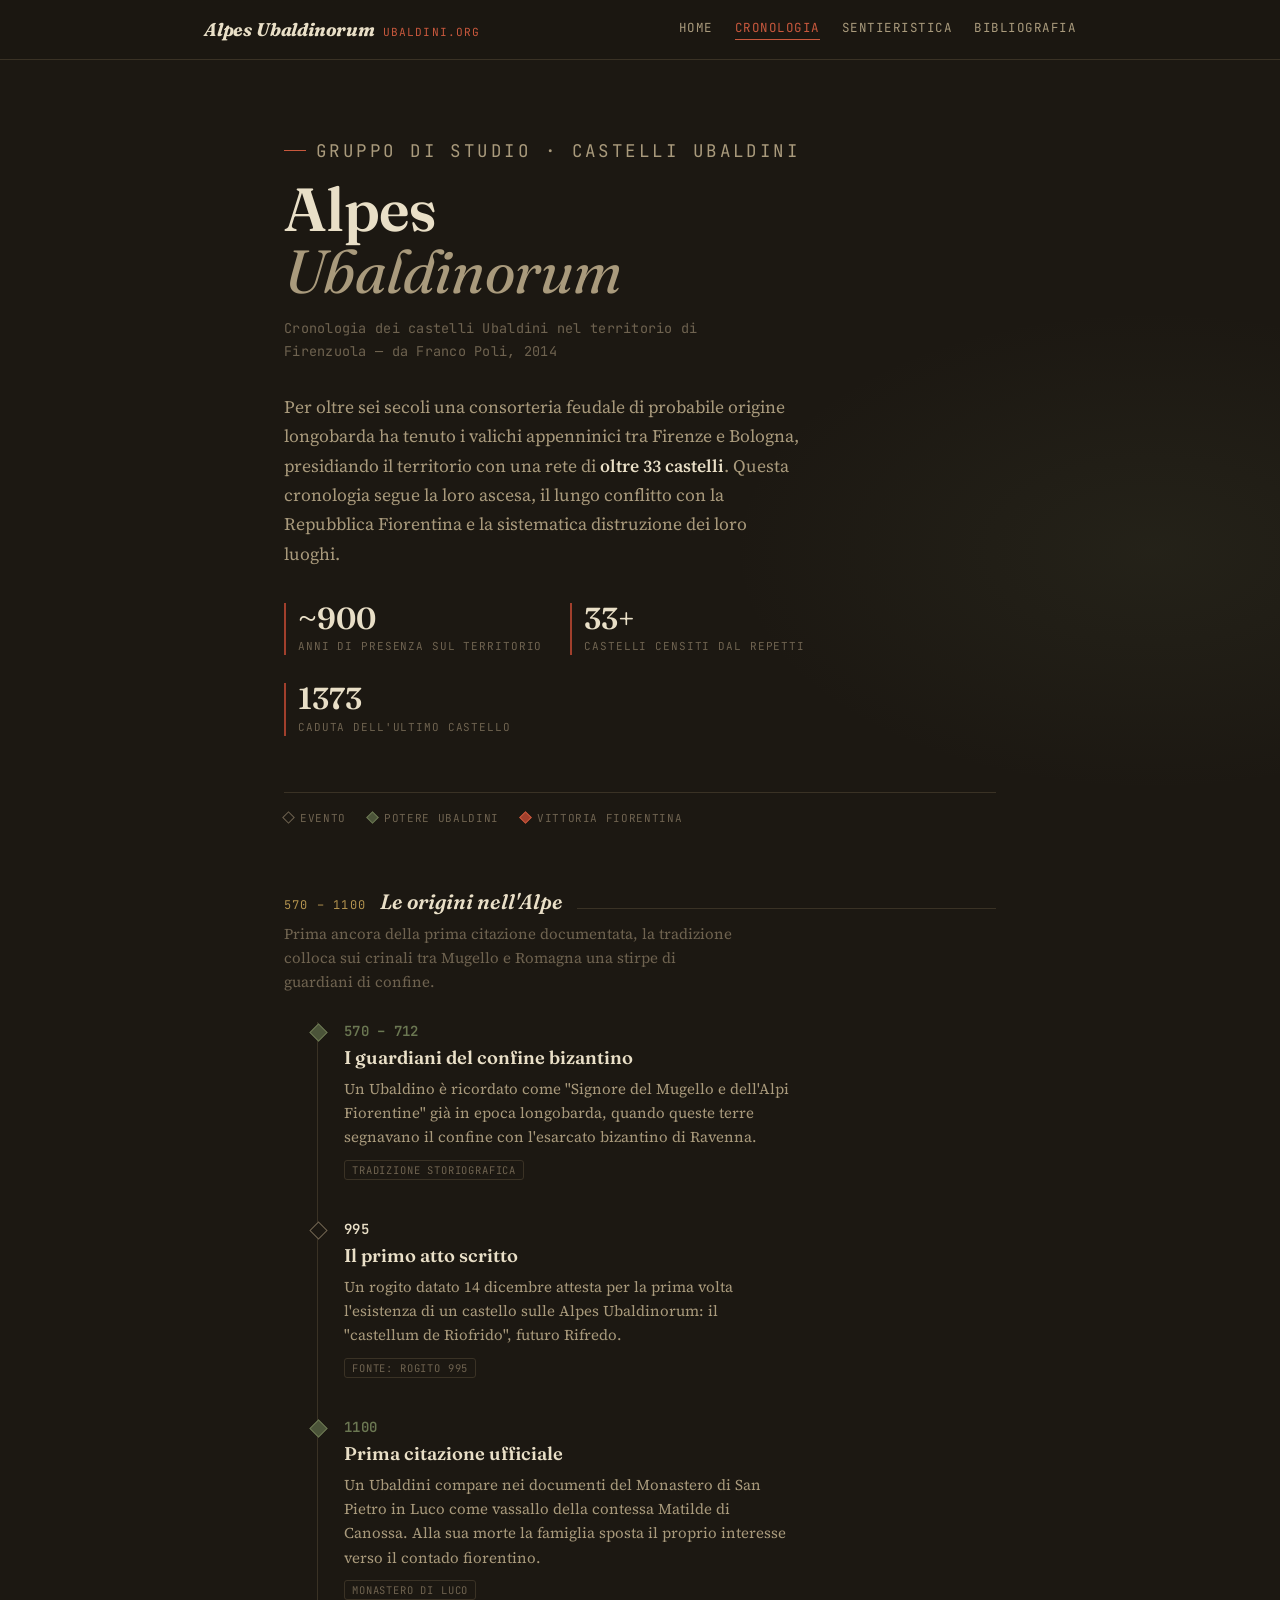
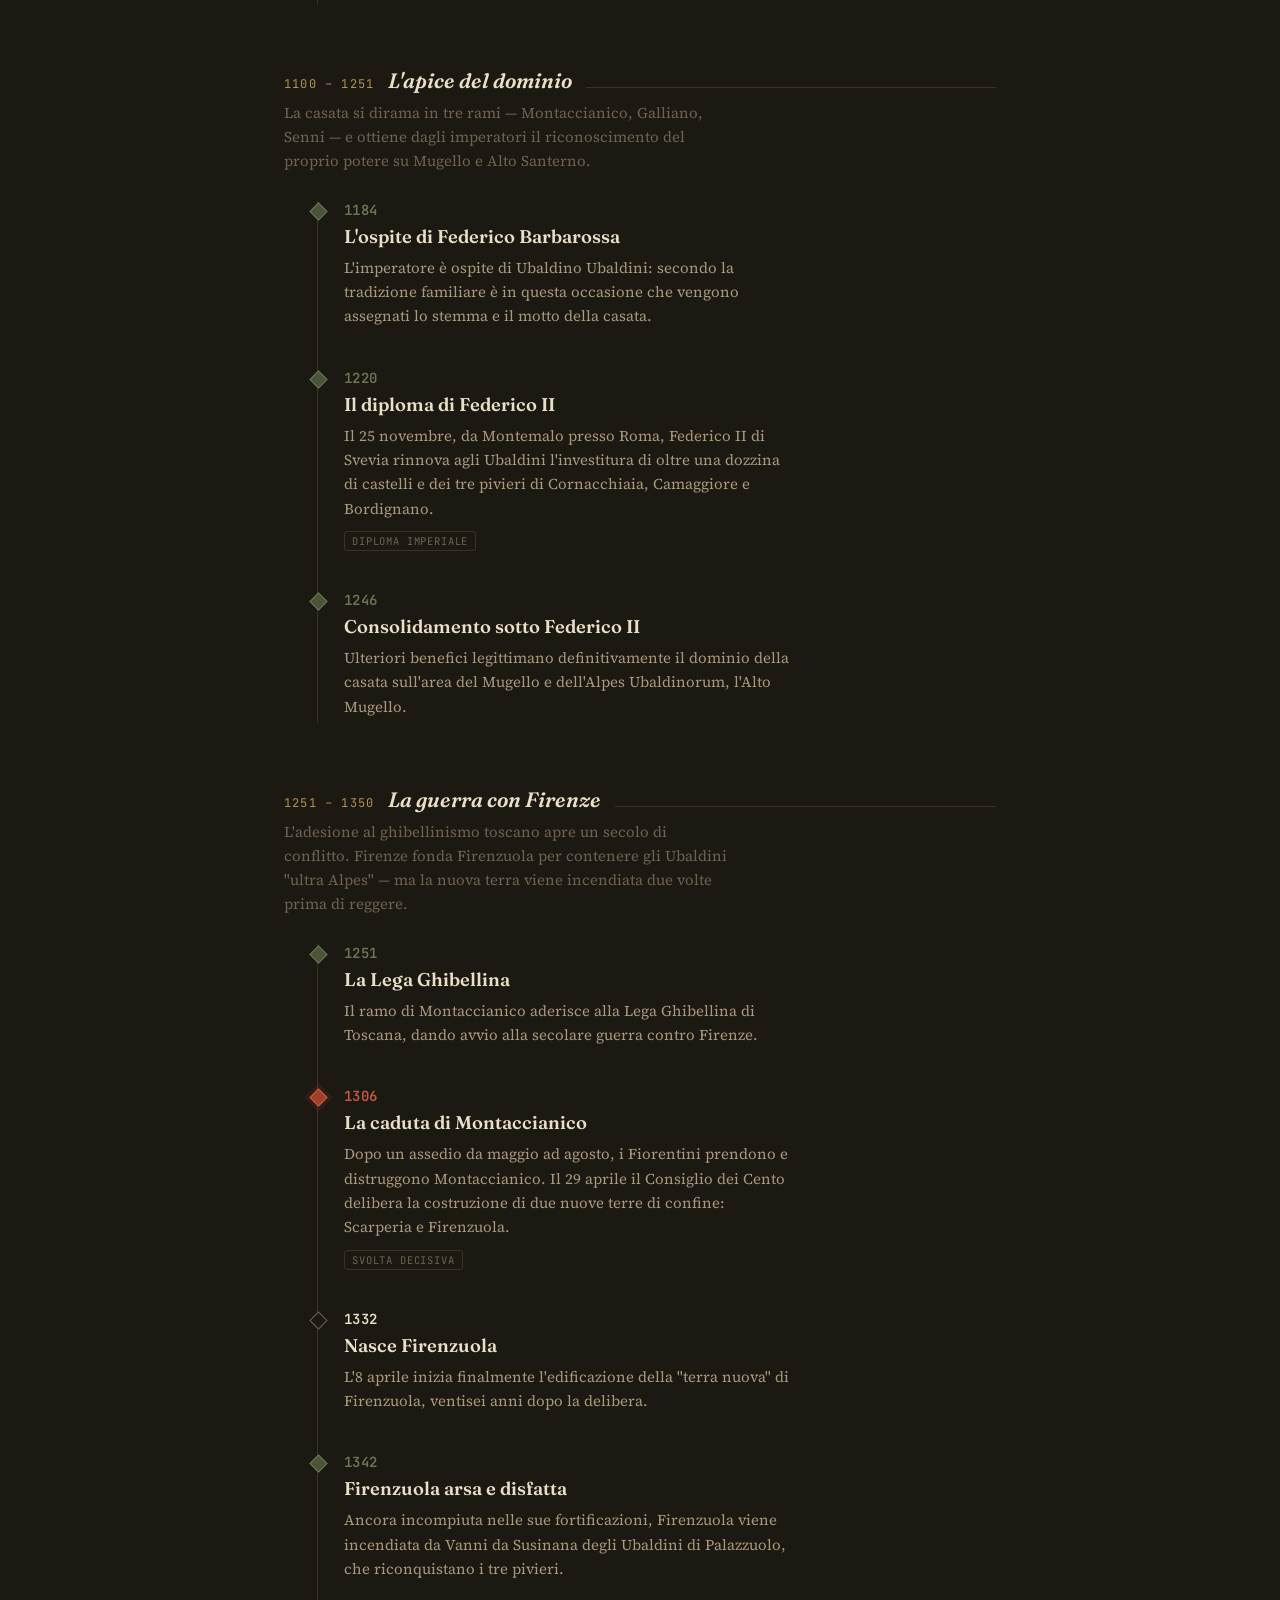
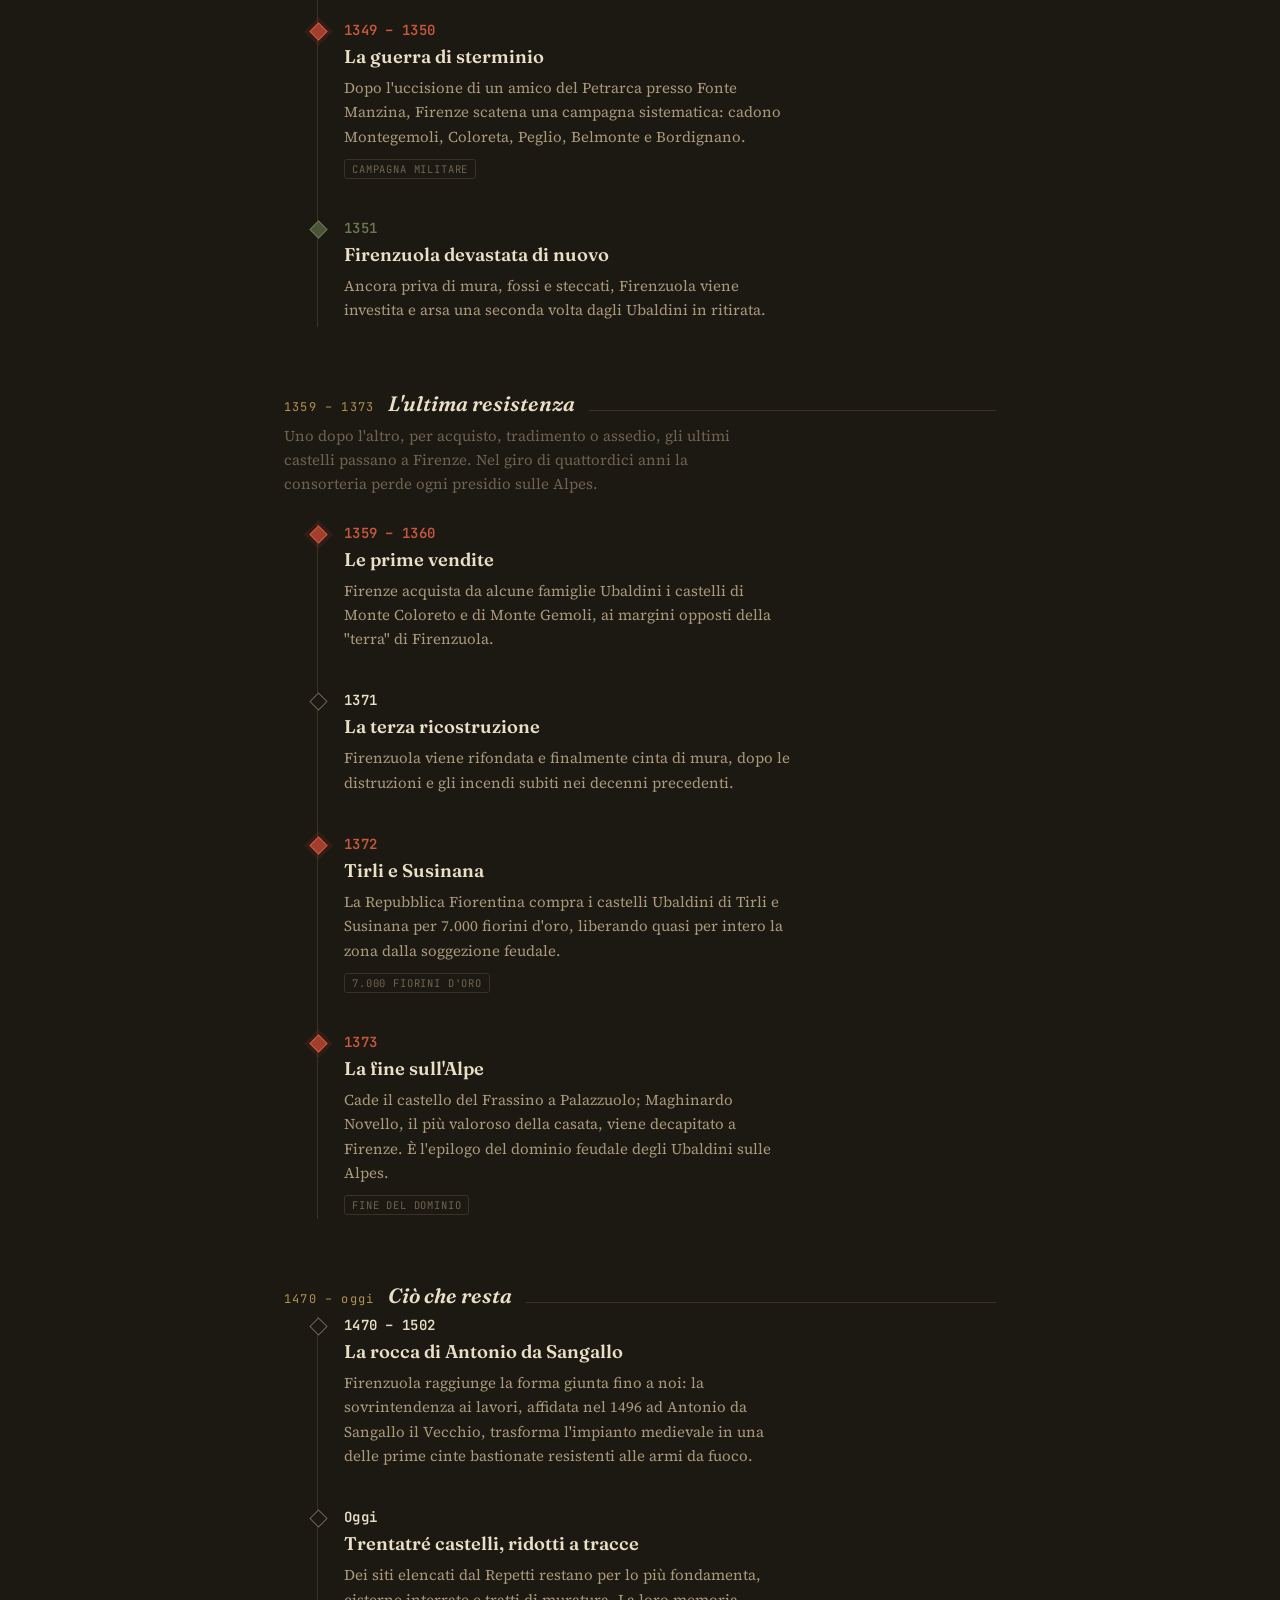
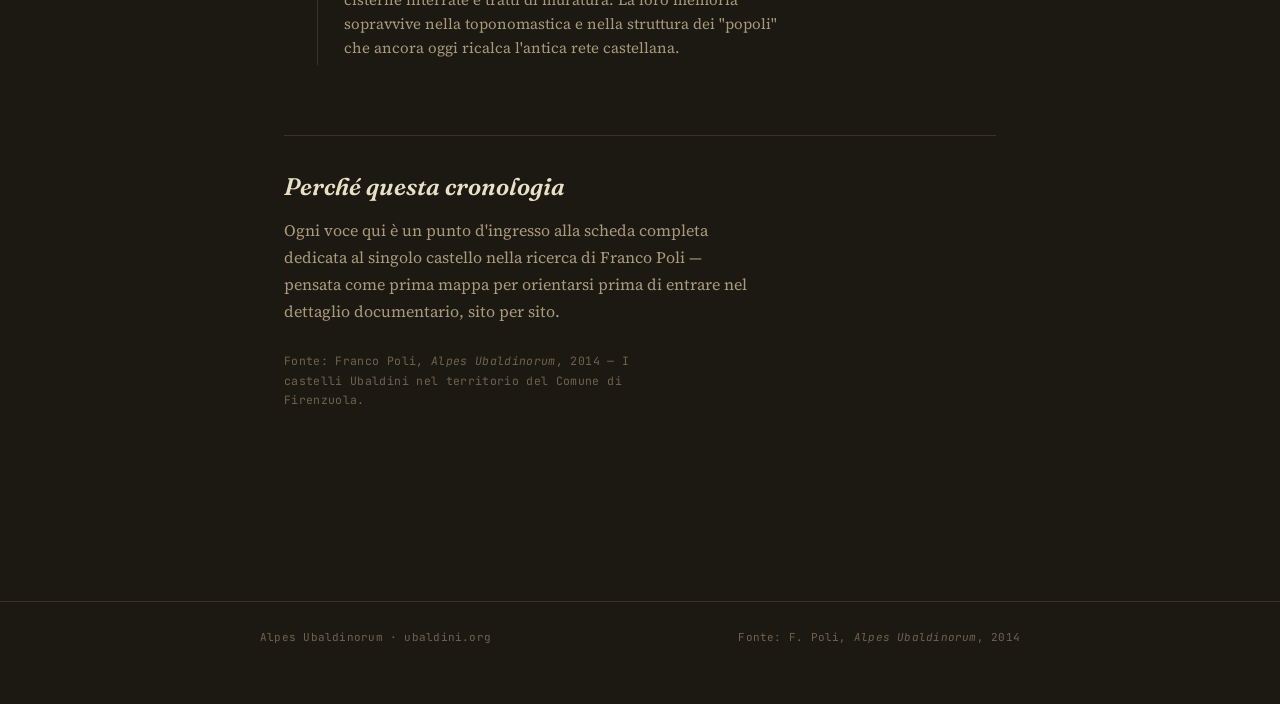
==== cronologia.html @ 343eb8ae "Add files via upload" ====
<!DOCTYPE html>
<html lang="it">
<head>
<meta charset="UTF-8">
<meta name="viewport" content="width=device-width, initial-scale=1.0">
<title>Cronologia — Alpes Ubaldinorum</title>
<link rel="preconnect" href="https://fonts.googleapis.com">
<link href="https://fonts.googleapis.com/css2?family=Fraunces:opsz,wght@9..144,400;9..144,500;9..144,600;9..144,700&family=Source+Serif+4:ital,wght@0,400;0,500;0,600;1,400&family=JetBrains+Mono:wght@400;500;600&display=swap" rel="stylesheet">
<link rel="stylesheet" href="assets/style.css">
<style>

  :root{
    --bg: #1c1812;
    --bg-panel: #251f18;
    --bg-panel-2: #2c251c;
    --ink: #e9dfc7;
    --ink-dim: #a99a7c;
    --ink-faint: #6f6350;
    --ember: #a13f2c;
    --ember-bright: #c8583d;
    --moss: #6b7752;
    --moss-dim: #4b5439;
    --line: #3a3225;
    --gold: #b3934f;
  }
  *{box-sizing:border-box;}
  html{scroll-behavior:smooth;}
  body{
    margin:0;
    background:
      radial-gradient(ellipse 900px 500px at 20% -5%, rgba(161,63,44,0.12), transparent 60%),
      radial-gradient(ellipse 700px 400px at 90% 10%, rgba(107,119,82,0.10), transparent 60%),
      var(--bg);
    color:var(--ink);
    font-family:'Source Serif 4', serif;
    -webkit-font-smoothing:antialiased;
  }
  .wrap{max-width:760px; margin:0 auto; padding:0 24px 120px;}

  /* ===== HERO ===== */
  .hero{
    padding:76px 0 56px;
    border-bottom:1px solid var(--line);
    position:relative;
  }
  .hero-eyebrow{
    font-family:'JetBrains Mono', monospace;
    font-size:12.5px;
    letter-spacing:0.14em;
    text-transform:uppercase;
    color:var(--ember-bright);
    margin:0 0 18px;
    display:flex;
    align-items:center;
    gap:10px;
  }
  .hero-eyebrow::before{
    content:"";
    display:inline-block;
    width:22px; height:1px;
    background:var(--ember-bright);
  }
  .hero h1{
    font-family:'Fraunces', serif;
    font-optical-sizing:auto;
    font-weight:600;
    font-size:clamp(2.5rem, 8vw, 3.8rem);
    line-height:1.02;
    margin:0 0 6px;
    color:var(--ink);
    letter-spacing:-0.01em;
  }
  .hero h1 em{
    font-style:italic;
    font-weight:400;
    color:var(--ink-dim);
  }
  .hero .sub{
    font-family:'JetBrains Mono', monospace;
    font-size:13.5px;
    color:var(--ink-faint);
    margin:14px 0 30px;
    letter-spacing:0.02em;
  }
  .hero p{
    font-size:17.5px;
    line-height:1.68;
    color:var(--ink-dim);
    max-width:58ch;
    margin:0 0 14px;
  }
  .hero p strong{color:var(--ink); font-weight:600;}

  .stat-row{
    display:flex;
    gap:28px;
    margin-top:34px;
    flex-wrap:wrap;
  }
  .stat{border-left:2px solid var(--ember); padding-left:12px;}
  .stat b{
    display:block;
    font-family:'Fraunces', serif;
    font-size:1.9rem;
    font-weight:600;
    color:var(--ink);
    line-height:1;
  }
  .stat span{
    font-family:'JetBrains Mono', monospace;
    font-size:11px;
    color:var(--ink-faint);
    text-transform:uppercase;
    letter-spacing:0.08em;
  }

  /* ===== ERA HEADERS ===== */
  .era{
    margin-top:64px;
    margin-bottom:8px;
    display:flex;
    align-items:baseline;
    gap:14px;
  }
  .era-range{
    font-family:'JetBrains Mono', monospace;
    font-size:12px;
    color:var(--gold);
    letter-spacing:0.1em;
    white-space:nowrap;
  }
  .era-title{
    font-family:'Fraunces', serif;
    font-weight:600;
    font-style:italic;
    font-size:1.3rem;
    color:var(--ink);
    margin:0;
  }
  .era-line{flex:1; height:1px; background:var(--line);}
  .era-desc{
    font-size:15px;
    color:var(--ink-faint);
    margin:6px 0 28px;
    max-width:56ch;
    line-height:1.6;
  }

  /* ===== RIDGE TIMELINE ===== */
  .ridge-wrap{position:relative; padding-left:34px;}
  .ridge-svg{
    position:absolute;
    left:0; top:0;
    width:34px;
    height:100%;
  }
  .ridge-svg path{
    fill:none;
    stroke:var(--ink-faint);
    stroke-width:1.4;
    opacity:0.55;
  }

  .event{
    position:relative;
    padding:0 0 40px 26px;
    border-left:1px solid var(--line);
    margin-left:-1px;
  }
  .event:last-child{padding-bottom:4px;}
  .event::before{
    content:"";
    position:absolute;
    left:-6px; top:4px;
    width:11px; height:11px;
    transform:rotate(45deg);
    background:var(--bg);
    border:1.6px solid var(--ink-faint);
  }
  .event.pivot::before{
    border-color:var(--ember-bright);
    background:var(--ember);
    box-shadow:0 0 0 4px rgba(161,63,44,0.15);
  }
  .event.ubaldini::before{
    border-color:var(--moss);
    background:var(--moss-dim);
  }

  .event-year{
    font-family:'JetBrains Mono', monospace;
    font-size:14px;
    font-weight:600;
    color:var(--ink);
    letter-spacing:0.02em;
    margin-bottom:6px;
    display:block;
  }
  .event.pivot .event-year{color:var(--ember-bright);}
  .event.ubaldini .event-year{color:var(--moss);}

  .event-title{
    font-family:'Fraunces', serif;
    font-weight:600;
    font-size:1.15rem;
    margin:0 0 8px;
    color:var(--ink);
    line-height:1.25;
  }
  .event-body{
    font-size:15px;
    line-height:1.62;
    color:var(--ink-dim);
    margin:0;
    max-width:56ch;
  }
  .event-tag{
    display:inline-block;
    font-family:'JetBrains Mono', monospace;
    font-size:10.5px;
    letter-spacing:0.08em;
    text-transform:uppercase;
    color:var(--ink-faint);
    border:1px solid var(--line);
    border-radius:3px;
    padding:2px 7px;
    margin-top:10px;
  }

  /* ===== CLOSING ===== */
  .closing{
    margin-top:70px;
    padding-top:36px;
    border-top:1px solid var(--line);
  }
  .closing h2{
    font-family:'Fraunces', serif;
    font-style:italic;
    font-weight:600;
    font-size:1.5rem;
    margin:0 0 14px;
    color:var(--ink);
  }
  .closing p{
    font-size:16px;
    line-height:1.7;
    color:var(--ink-dim);
    max-width:58ch;
  }
  .closing .source{
    margin-top:26px;
    font-family:'JetBrains Mono', monospace;
    font-size:11.5px;
    color:var(--ink-faint);
    letter-spacing:0.03em;
  }

  .legend{
    display:flex;
    gap:22px;
    margin-top:18px;
    flex-wrap:wrap;
  }
  .legend-item{
    display:flex;
    align-items:center;
    gap:7px;
    font-family:'JetBrains Mono', monospace;
    font-size:11px;
    color:var(--ink-faint);
    text-transform:uppercase;
    letter-spacing:0.06em;
  }
  .legend-swatch{
    width:9px; height:9px;
    transform:rotate(45deg);
    border:1.6px solid var(--ink-faint);
  }
  .legend-swatch.pivot{border-color:var(--ember-bright); background:var(--ember);}
  .legend-swatch.ubaldini{border-color:var(--moss); background:var(--moss-dim);}

  @media (max-width:520px){
    .wrap{padding:0 16px 100px;}
    .hero{padding:52px 0 40px;}
    .ridge-wrap{padding-left:26px;}
    .event{padding-left:20px;}
  }

  @media (prefers-reduced-motion: reduce){
    html{scroll-behavior:auto;}
  }

/* page-specific overrides so shared nav/footer coexist with original design */
.site-header{background:rgba(28,24,18,0.92);}
</style>
</head>
<body>

<header class="site-header">
  <div class="nav-wrap">
    <a href="index.html" class="brand">Alpes <em>Ubaldinorum</em><span>ubaldini.org</span></a>
    <nav class="nav-links">
      <a href="index.html">Home</a>
      <a href="cronologia.html" class="active">Cronologia</a>
      <a href="sentieristica.html">Sentieristica</a>
      <a href="bibliografia.html">Bibliografia</a>
    </nav>
  </div>
</header>


<div class="wrap">

  <section class="hero">
    <p class="hero-eyebrow">Gruppo di studio · Castelli Ubaldini</p>
    <h1>Alpes<br><em>Ubaldinorum</em></h1>
    <p class="sub">Cronologia dei castelli Ubaldini nel territorio di Firenzuola — da Franco Poli, 2014</p>
    <p>Per oltre sei secoli una consorteria feudale di probabile origine longobarda ha tenuto i valichi appenninici tra Firenze e Bologna, presidiando il territorio con una rete di <strong>oltre 33 castelli</strong>. Questa cronologia segue la loro ascesa, il lungo conflitto con la Repubblica Fiorentina e la sistematica distruzione dei loro luoghi.</p>
    <div class="stat-row">
      <div class="stat"><b>~900</b><span>anni di presenza sul territorio</span></div>
      <div class="stat"><b>33+</b><span>castelli censiti dal Repetti</span></div>
      <div class="stat"><b>1373</b><span>caduta dell'ultimo castello</span></div>
    </div>
  </section>

  <div class="legend">
    <div class="legend-item"><span class="legend-swatch"></span> evento</div>
    <div class="legend-item"><span class="legend-swatch ubaldini"></span> potere ubaldini</div>
    <div class="legend-item"><span class="legend-swatch pivot"></span> vittoria fiorentina</div>
  </div>

  <!-- ERA 1 -->
  <div class="era">
    <span class="era-range">570 – 1100</span>
    <h2 class="era-title">Le origini nell'Alpe</h2>
    <div class="era-line"></div>
  </div>
  <p class="era-desc">Prima ancora della prima citazione documentata, la tradizione colloca sui crinali tra Mugello e Romagna una stirpe di guardiani di confine.</p>

  <div class="ridge-wrap">
    <div class="event ubaldini">
      <span class="event-year">570 – 712</span>
      <h3 class="event-title">I guardiani del confine bizantino</h3>
      <p class="event-body">Un Ubaldino è ricordato come "Signore del Mugello e dell'Alpi Fiorentine" già in epoca longobarda, quando queste terre segnavano il confine con l'esarcato bizantino di Ravenna.</p>
      <span class="event-tag">tradizione storiografica</span>
    </div>
    <div class="event">
      <span class="event-year">995</span>
      <h3 class="event-title">Il primo atto scritto</h3>
      <p class="event-body">Un rogito datato 14 dicembre attesta per la prima volta l'esistenza di un castello sulle Alpes Ubaldinorum: il "castellum de Riofrido", futuro Rifredo.</p>
      <span class="event-tag">fonte: rogito 995</span>
    </div>
    <div class="event ubaldini">
      <span class="event-year">1100</span>
      <h3 class="event-title">Prima citazione ufficiale</h3>
      <p class="event-body">Un Ubaldini compare nei documenti del Monastero di San Pietro in Luco come vassallo della contessa Matilde di Canossa. Alla sua morte la famiglia sposta il proprio interesse verso il contado fiorentino.</p>
      <span class="event-tag">Monastero di Luco</span>
    </div>
  </div>

  <!-- ERA 2 -->
  <div class="era">
    <span class="era-range" id="origini">1100 – 1251</span>
    <h2 class="era-title">L'apice del dominio</h2>
    <div class="era-line"></div>
  </div>
  <p class="era-desc">La casata si dirama in tre rami — Montaccianico, Galliano, Senni — e ottiene dagli imperatori il riconoscimento del proprio potere su Mugello e Alto Santerno.</p>

  <div class="ridge-wrap">
    <div class="event ubaldini">
      <span class="event-year">1184</span>
      <h3 class="event-title">L'ospite di Federico Barbarossa</h3>
      <p class="event-body">L'imperatore è ospite di Ubaldino Ubaldini: secondo la tradizione familiare è in questa occasione che vengono assegnati lo stemma e il motto della casata.</p>
    </div>
    <div class="event ubaldini">
      <span class="event-year">1220</span>
      <h3 class="event-title">Il diploma di Federico II</h3>
      <p class="event-body">Il 25 novembre, da Montemalo presso Roma, Federico II di Svevia rinnova agli Ubaldini l'investitura di oltre una dozzina di castelli e dei tre pivieri di Cornacchiaia, Camaggiore e Bordignano.</p>
      <span class="event-tag">diploma imperiale</span>
    </div>
    <div class="event ubaldini">
      <span class="event-year">1246</span>
      <h3 class="event-title">Consolidamento sotto Federico II</h3>
      <p class="event-body">Ulteriori benefici legittimano definitivamente il dominio della casata sull'area del Mugello e dell'Alpes Ubaldinorum, l'Alto Mugello.</p>
    </div>
  </div>

  <!-- ERA 3 -->
  <div class="era">
    <span class="era-range">1251 – 1350</span>
    <h2 class="era-title">La guerra con Firenze</h2>
    <div class="era-line"></div>
  </div>
  <p class="era-desc">L'adesione al ghibellinismo toscano apre un secolo di conflitto. Firenze fonda Firenzuola per contenere gli Ubaldini "ultra Alpes" — ma la nuova terra viene incendiata due volte prima di reggere.</p>

  <div class="ridge-wrap">
    <div class="event ubaldini">
      <span class="event-year">1251</span>
      <h3 class="event-title">La Lega Ghibellina</h3>
      <p class="event-body">Il ramo di Montaccianico aderisce alla Lega Ghibellina di Toscana, dando avvio alla secolare guerra contro Firenze.</p>
    </div>
    <div class="event pivot">
      <span class="event-year">1306</span>
      <h3 class="event-title">La caduta di Montaccianico</h3>
      <p class="event-body">Dopo un assedio da maggio ad agosto, i Fiorentini prendono e distruggono Montaccianico. Il 29 aprile il Consiglio dei Cento delibera la costruzione di due nuove terre di confine: Scarperia e Firenzuola.</p>
      <span class="event-tag">svolta decisiva</span>
    </div>
    <div class="event">
      <span class="event-year">1332</span>
      <h3 class="event-title">Nasce Firenzuola</h3>
      <p class="event-body">L'8 aprile inizia finalmente l'edificazione della "terra nuova" di Firenzuola, ventisei anni dopo la delibera.</p>
    </div>
    <div class="event ubaldini">
      <span class="event-year">1342</span>
      <h3 class="event-title">Firenzuola arsa e disfatta</h3>
      <p class="event-body">Ancora incompiuta nelle sue fortificazioni, Firenzuola viene incendiata da Vanni da Susinana degli Ubaldini di Palazzuolo, che riconquistano i tre pivieri.</p>
    </div>
    <div class="event pivot">
      <span class="event-year">1349 – 1350</span>
      <h3 class="event-title">La guerra di sterminio</h3>
      <p class="event-body">Dopo l'uccisione di un amico del Petrarca presso Fonte Manzina, Firenze scatena una campagna sistematica: cadono Montegemoli, Coloreta, Peglio, Belmonte e Bordignano.</p>
      <span class="event-tag">campagna militare</span>
    </div>
    <div class="event ubaldini">
      <span class="event-year">1351</span>
      <h3 class="event-title">Firenzuola devastata di nuovo</h3>
      <p class="event-body">Ancora priva di mura, fossi e steccati, Firenzuola viene investita e arsa una seconda volta dagli Ubaldini in ritirata.</p>
    </div>
  </div>

  <!-- ERA 4 -->
  <div class="era">
    <span class="era-range">1359 – 1373</span>
    <h2 class="era-title">L'ultima resistenza</h2>
    <div class="era-line"></div>
  </div>
  <p class="era-desc">Uno dopo l'altro, per acquisto, tradimento o assedio, gli ultimi castelli passano a Firenze. Nel giro di quattordici anni la consorteria perde ogni presidio sulle Alpes.</p>

  <div class="ridge-wrap">
    <div class="event pivot">
      <span class="event-year">1359 – 1360</span>
      <h3 class="event-title">Le prime vendite</h3>
      <p class="event-body">Firenze acquista da alcune famiglie Ubaldini i castelli di Monte Coloreto e di Monte Gemoli, ai margini opposti della "terra" di Firenzuola.</p>
    </div>
    <div class="event">
      <span class="event-year">1371</span>
      <h3 class="event-title">La terza ricostruzione</h3>
      <p class="event-body">Firenzuola viene rifondata e finalmente cinta di mura, dopo le distruzioni e gli incendi subiti nei decenni precedenti.</p>
    </div>
    <div class="event pivot">
      <span class="event-year">1372</span>
      <h3 class="event-title">Tirli e Susinana</h3>
      <p class="event-body">La Repubblica Fiorentina compra i castelli Ubaldini di Tirli e Susinana per 7.000 fiorini d'oro, liberando quasi per intero la zona dalla soggezione feudale.</p>
      <span class="event-tag">7.000 fiorini d'oro</span>
    </div>
    <div class="event pivot">
      <span class="event-year">1373</span>
      <h3 class="event-title">La fine sull'Alpe</h3>
      <p class="event-body">Cade il castello del Frassino a Palazzuolo; Maghinardo Novello, il più valoroso della casata, viene decapitato a Firenze. È l'epilogo del dominio feudale degli Ubaldini sulle Alpes.</p>
      <span class="event-tag">fine del dominio</span>
    </div>
  </div>

  <!-- ERA 5 -->
  <div class="era">
    <span class="era-range">1470 – oggi</span>
    <h2 class="era-title">Ciò che resta</h2>
    <div class="era-line"></div>
  </div>

  <div class="ridge-wrap">
    <div class="event">
      <span class="event-year">1470 – 1502</span>
      <h3 class="event-title">La rocca di Antonio da Sangallo</h3>
      <p class="event-body">Firenzuola raggiunge la forma giunta fino a noi: la sovrintendenza ai lavori, affidata nel 1496 ad Antonio da Sangallo il Vecchio, trasforma l'impianto medievale in una delle prime cinte bastionate resistenti alle armi da fuoco.</p>
    </div>
    <div class="event">
      <span class="event-year">Oggi</span>
      <h3 class="event-title">Trentatré castelli, ridotti a tracce</h3>
      <p class="event-body">Dei siti elencati dal Repetti restano per lo più fondamenta, cisterne interrate e tratti di muratura. La loro memoria sopravvive nella toponomastica e nella struttura dei "popoli" che ancora oggi ricalca l'antica rete castellana.</p>
    </div>
  </div>

  <section class="closing">
    <h2>Perché questa cronologia</h2>
    <p>Ogni voce qui è un punto d'ingresso alla scheda completa dedicata al singolo castello nella ricerca di Franco Poli — pensata come prima mappa per orientarsi prima di entrare nel dettaglio documentario, sito per sito.</p>
    <p class="source">Fonte: Franco Poli, <em>Alpes Ubaldinorum</em>, 2014 — I castelli Ubaldini nel territorio del Comune di Firenzuola.</p>
  </section>

</div>


<footer class="site-footer">
  <div class="wrap">
    <p>Alpes Ubaldinorum &middot; ubaldini.org</p>
    <p>Fonte: F. Poli, <em>Alpes Ubaldinorum</em>, 2014</p>
  </div>
</footer>

</body>
</html>
---- assets/style.css ----
:root{
  --bg: #1c1812;
  --bg-panel: #251f18;
  --bg-panel-2: #2c251c;
  --ink: #e9dfc7;
  --ink-dim: #a99a7c;
  --ink-faint: #6f6350;
  --ember: #a13f2c;
  --ember-bright: #c8583d;
  --moss: #6b7752;
  --moss-dim: #4b5439;
  --line: #3a3225;
  --gold: #b3934f;
}
*{box-sizing:border-box;}
html{scroll-behavior:smooth;}
body{
  margin:0;
  background:
    radial-gradient(ellipse 900px 500px at 20% -5%, rgba(161,63,44,0.12), transparent 60%),
    radial-gradient(ellipse 700px 400px at 90% 10%, rgba(107,119,82,0.10), transparent 60%),
    var(--bg);
  color:var(--ink);
  font-family:'Source Serif 4', serif;
  -webkit-font-smoothing:antialiased;
  min-height:100vh;
}

/* ===== NAV ===== */
.site-header{
  border-bottom:1px solid var(--line);
  position:sticky; top:0; z-index:50;
  background:rgba(28,24,18,0.92);
  backdrop-filter:blur(6px);
}
.nav-wrap{
  max-width:920px; margin:0 auto;
  padding:18px 24px;
  display:flex; align-items:center; justify-content:space-between;
  flex-wrap:wrap; gap:12px;
}
.brand{
  font-family:'Fraunces', serif; font-weight:700; font-style:italic;
  font-size:1.15rem; color:var(--ink); text-decoration:none;
  letter-spacing:-0.01em;
}
.brand span{color:var(--ember-bright); font-style:normal; font-weight:400; font-family:'JetBrains Mono', monospace; font-size:0.7rem; letter-spacing:0.1em; text-transform:uppercase; margin-left:8px;}
.nav-links{display:flex; gap:22px; flex-wrap:wrap;}
.nav-links a{
  font-family:'JetBrains Mono', monospace;
  font-size:12.5px; letter-spacing:0.04em; text-transform:uppercase;
  color:var(--ink-dim); text-decoration:none;
  padding-bottom:3px; border-bottom:1px solid transparent;
  transition:color 0.15s, border-color 0.15s;
}
.nav-links a:hover, .nav-links a.active{color:var(--ember-bright); border-color:var(--ember-bright);}

/* ===== SHARED PAGE WRAP ===== */
.wrap{max-width:760px; margin:0 auto; padding:0 24px 100px;}

.page-hero{padding:56px 0 40px; border-bottom:1px solid var(--line);}
.page-eyebrow{
  font-family:'JetBrains Mono', monospace; font-size:12.5px; letter-spacing:0.14em;
  text-transform:uppercase; color:var(--ember-bright); margin:0 0 16px;
  display:flex; align-items:center; gap:10px;
}
.page-eyebrow::before{content:""; display:inline-block; width:22px; height:1px; background:var(--ember-bright);}
.page-hero h1{
  font-family:'Fraunces', serif; font-optical-sizing:auto; font-weight:600;
  font-size:clamp(2rem, 6.5vw, 3rem); line-height:1.05; margin:0 0 6px;
  color:var(--ink); letter-spacing:-0.01em;
}
.page-hero .sub{
  font-family:'JetBrains Mono', monospace; font-size:13px; color:var(--ink-faint);
  margin:14px 0 0; letter-spacing:0.02em;
}
.page-hero p{font-size:17px; line-height:1.68; color:var(--ink-dim); max-width:60ch; margin:18px 0 0;}
.page-hero p strong{color:var(--ink); font-weight:600;}

/* ===== CONTENT TYPOGRAPHY (markdown-derived pages) ===== */
.content{padding-top:36px;}
.content h2{
  font-family:'Fraunces', serif; font-weight:600; font-style:italic;
  font-size:1.5rem; color:var(--ink); margin:48px 0 14px;
  padding-bottom:10px; border-bottom:1px solid var(--line);
}
.content h2:first-child{margin-top:0;}
.content h3{
  font-family:'Fraunces', serif; font-weight:600;
  font-size:1.15rem; color:var(--ink); margin:28px 0 10px;
}
.content p{font-size:15.5px; line-height:1.7; color:var(--ink-dim); margin:0 0 14px; max-width:66ch;}
.content strong{color:var(--ink); font-weight:600;}
.content em{color:var(--ink-dim); font-style:italic;}
.content a{color:var(--ember-bright); text-decoration:underline; text-decoration-color:var(--line);}
.content ul, .content ol{color:var(--ink-dim); font-size:15.5px; line-height:1.7; max-width:64ch; padding-left:22px;}
.content li{margin-bottom:6px;}
.content li::marker{color:var(--gold);}
.content hr{border:none; border-top:1px solid var(--line); margin:40px 0;}
.content blockquote{
  border-left:2px solid var(--ember); margin:20px 0; padding:2px 0 2px 18px;
  color:var(--ink-faint); font-style:italic; font-size:15px;
}

.content table{
  width:100%; border-collapse:collapse; margin:20px 0 28px;
  font-size:13.5px;
}
.content th{
  font-family:'JetBrains Mono', monospace; font-size:10.5px; text-transform:uppercase;
  letter-spacing:0.05em; color:var(--gold); text-align:left;
  padding:8px 10px; border-bottom:1.5px solid var(--line);
}
.content td{
  padding:9px 10px; border-bottom:1px solid var(--line);
  color:var(--ink-dim); vertical-align:top; line-height:1.5;
}
.content tr:last-child td{border-bottom:none;}

/* ===== INDEX CARDS (homepage) ===== */
.card-grid{
  display:grid; grid-template-columns:1fr; gap:14px; margin-top:40px;
}
@media(min-width:600px){.card-grid{grid-template-columns:1fr 1fr;}}
.card{
  display:block; text-decoration:none;
  border:1px solid var(--line); border-radius:6px;
  padding:22px 20px;
  background:var(--bg-panel);
  transition:border-color 0.15s, transform 0.15s;
}
.card:hover{border-color:var(--ember); transform:translateY(-2px);}
.card-tag{
  font-family:'JetBrains Mono', monospace; font-size:10.5px; text-transform:uppercase;
  letter-spacing:0.08em; color:var(--moss); margin:0 0 10px; display:block;
}
.card h3{
  font-family:'Fraunces', serif; font-weight:600; font-size:1.2rem;
  color:var(--ink); margin:0 0 8px;
}
.card p{font-size:14px; line-height:1.55; color:var(--ink-faint); margin:0;}

/* ===== FOOTER ===== */
.site-footer{
  border-top:1px solid var(--line);
  margin-top:60px;
  padding:28px 24px 60px;
}
.site-footer .wrap{padding:0; display:flex; justify-content:space-between; flex-wrap:wrap; gap:10px;}
.site-footer p{
  font-family:'JetBrains Mono', monospace; font-size:11px; color:var(--ink-faint);
  letter-spacing:0.02em; margin:0;
}

@media (max-width:520px){
  .wrap{padding:0 16px 80px;}
  .page-hero{padding:40px 0 30px;}
  .nav-wrap{padding:14px 16px;}
  .content table{font-size:12px;}
}
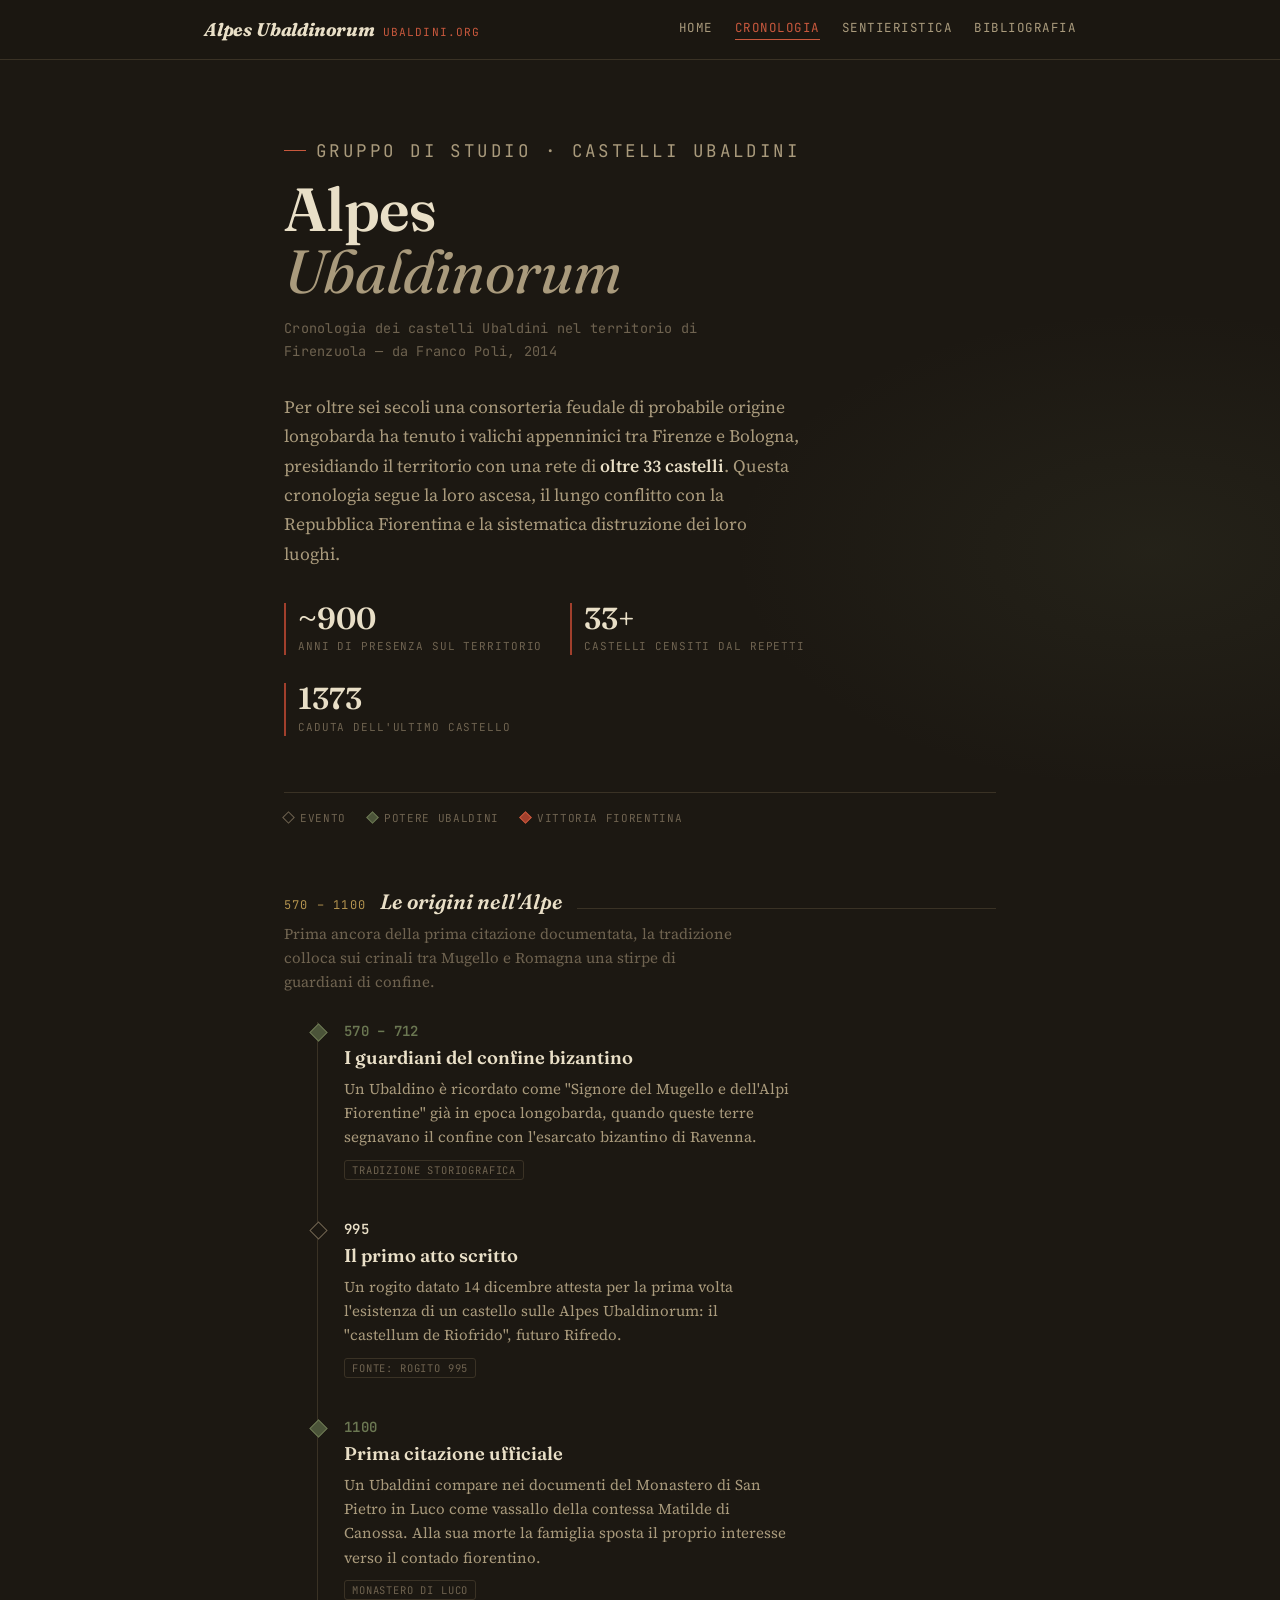
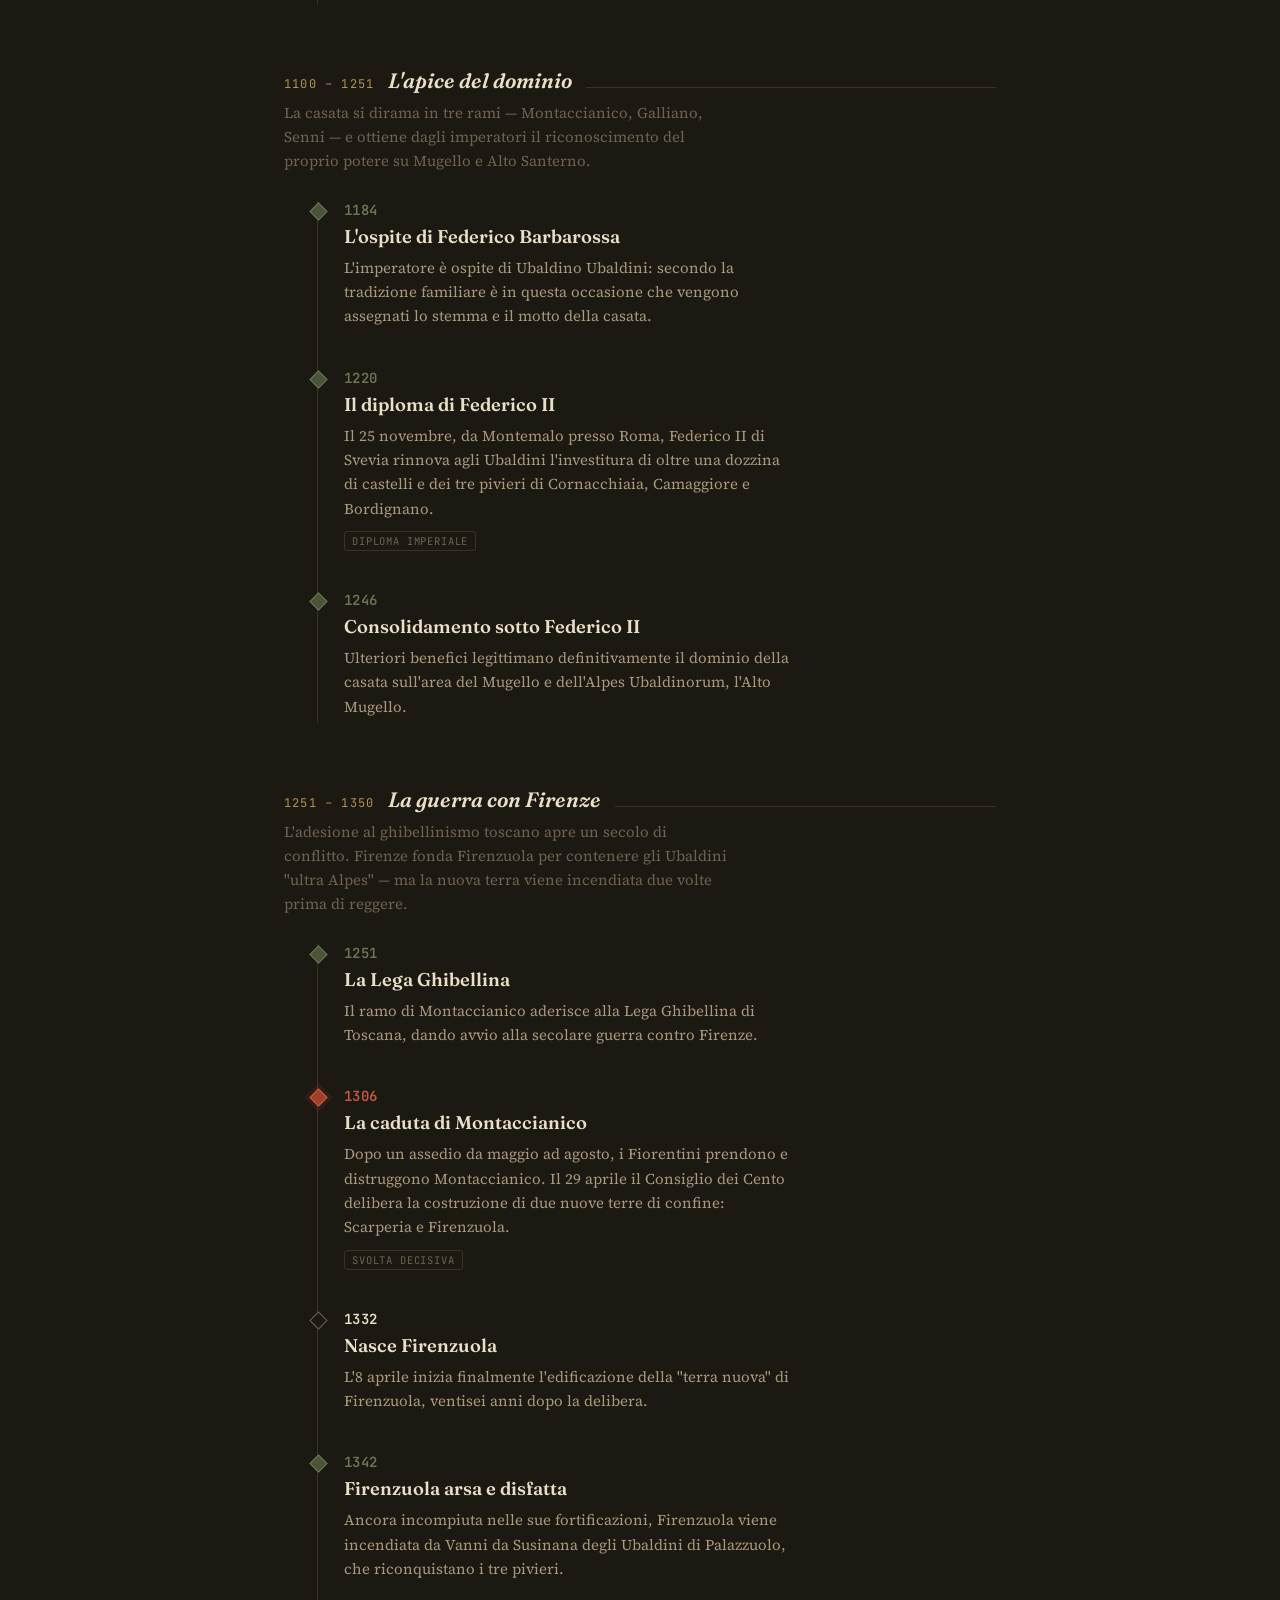
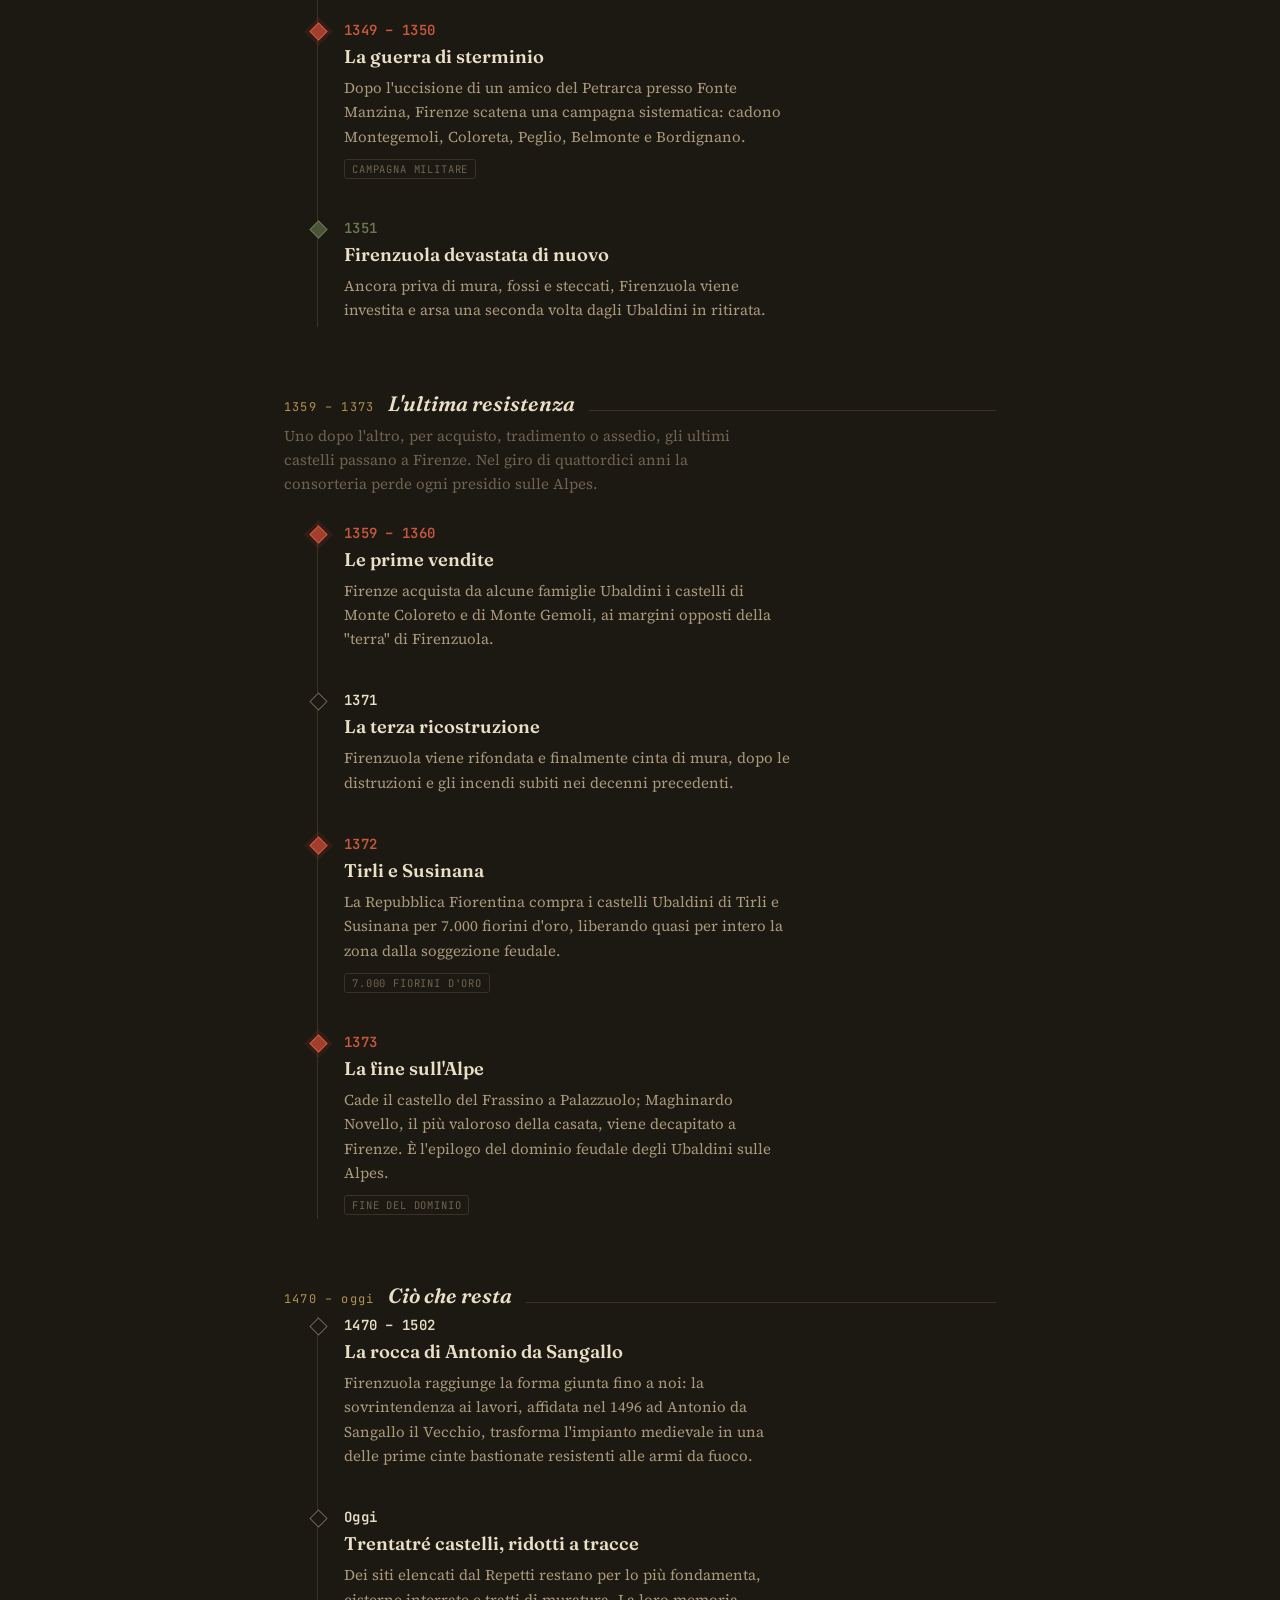
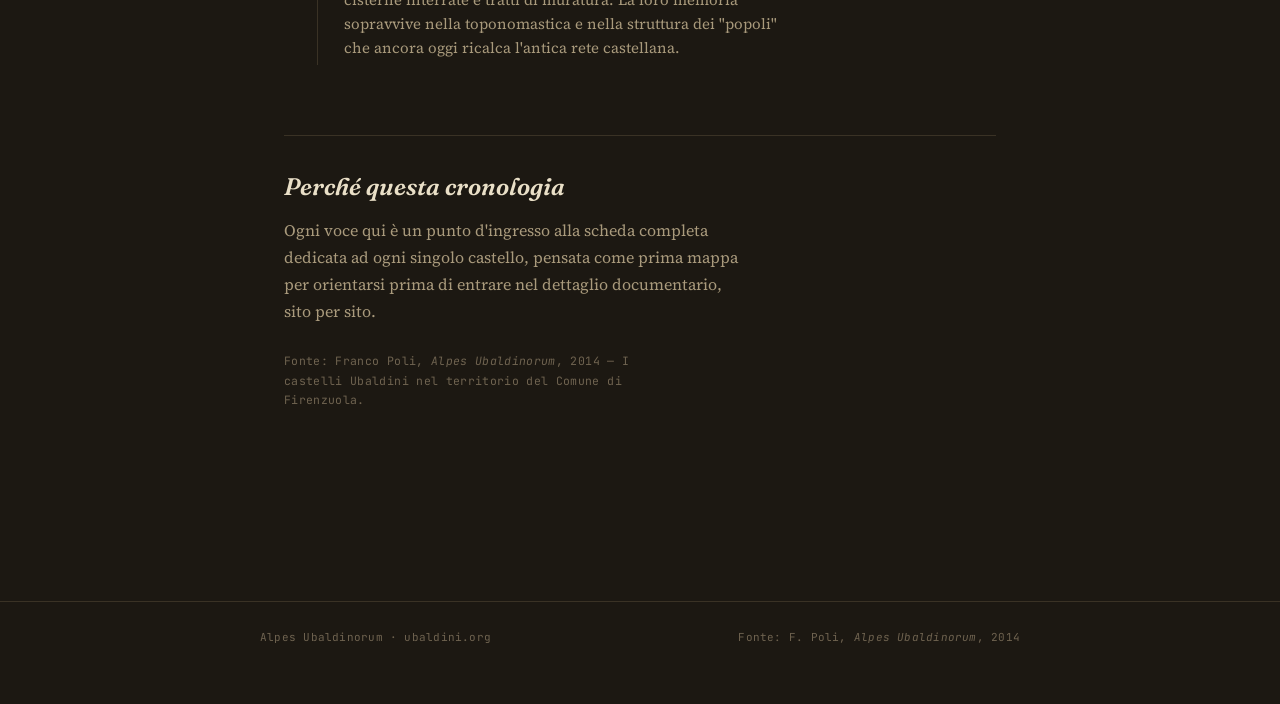
==== commit 9102b82f: "Clarify description of castle entries in cronologia" ====
--- a/cronologia.html
+++ b/cronologia.html
@@ -483,7 +483,7 @@
 
   <section class="closing">
     <h2>Perché questa cronologia</h2>
-    <p>Ogni voce qui è un punto d'ingresso alla scheda completa dedicata al singolo castello nella ricerca di Franco Poli — pensata come prima mappa per orientarsi prima di entrare nel dettaglio documentario, sito per sito.</p>
+    <p>Ogni voce qui è un punto d'ingresso alla scheda completa dedicata ad ogni singolo castello, pensata come prima mappa per orientarsi prima di entrare nel dettaglio documentario, sito per sito.</p>
     <p class="source">Fonte: Franco Poli, <em>Alpes Ubaldinorum</em>, 2014 — I castelli Ubaldini nel territorio del Comune di Firenzuola.</p>
   </section>
 
